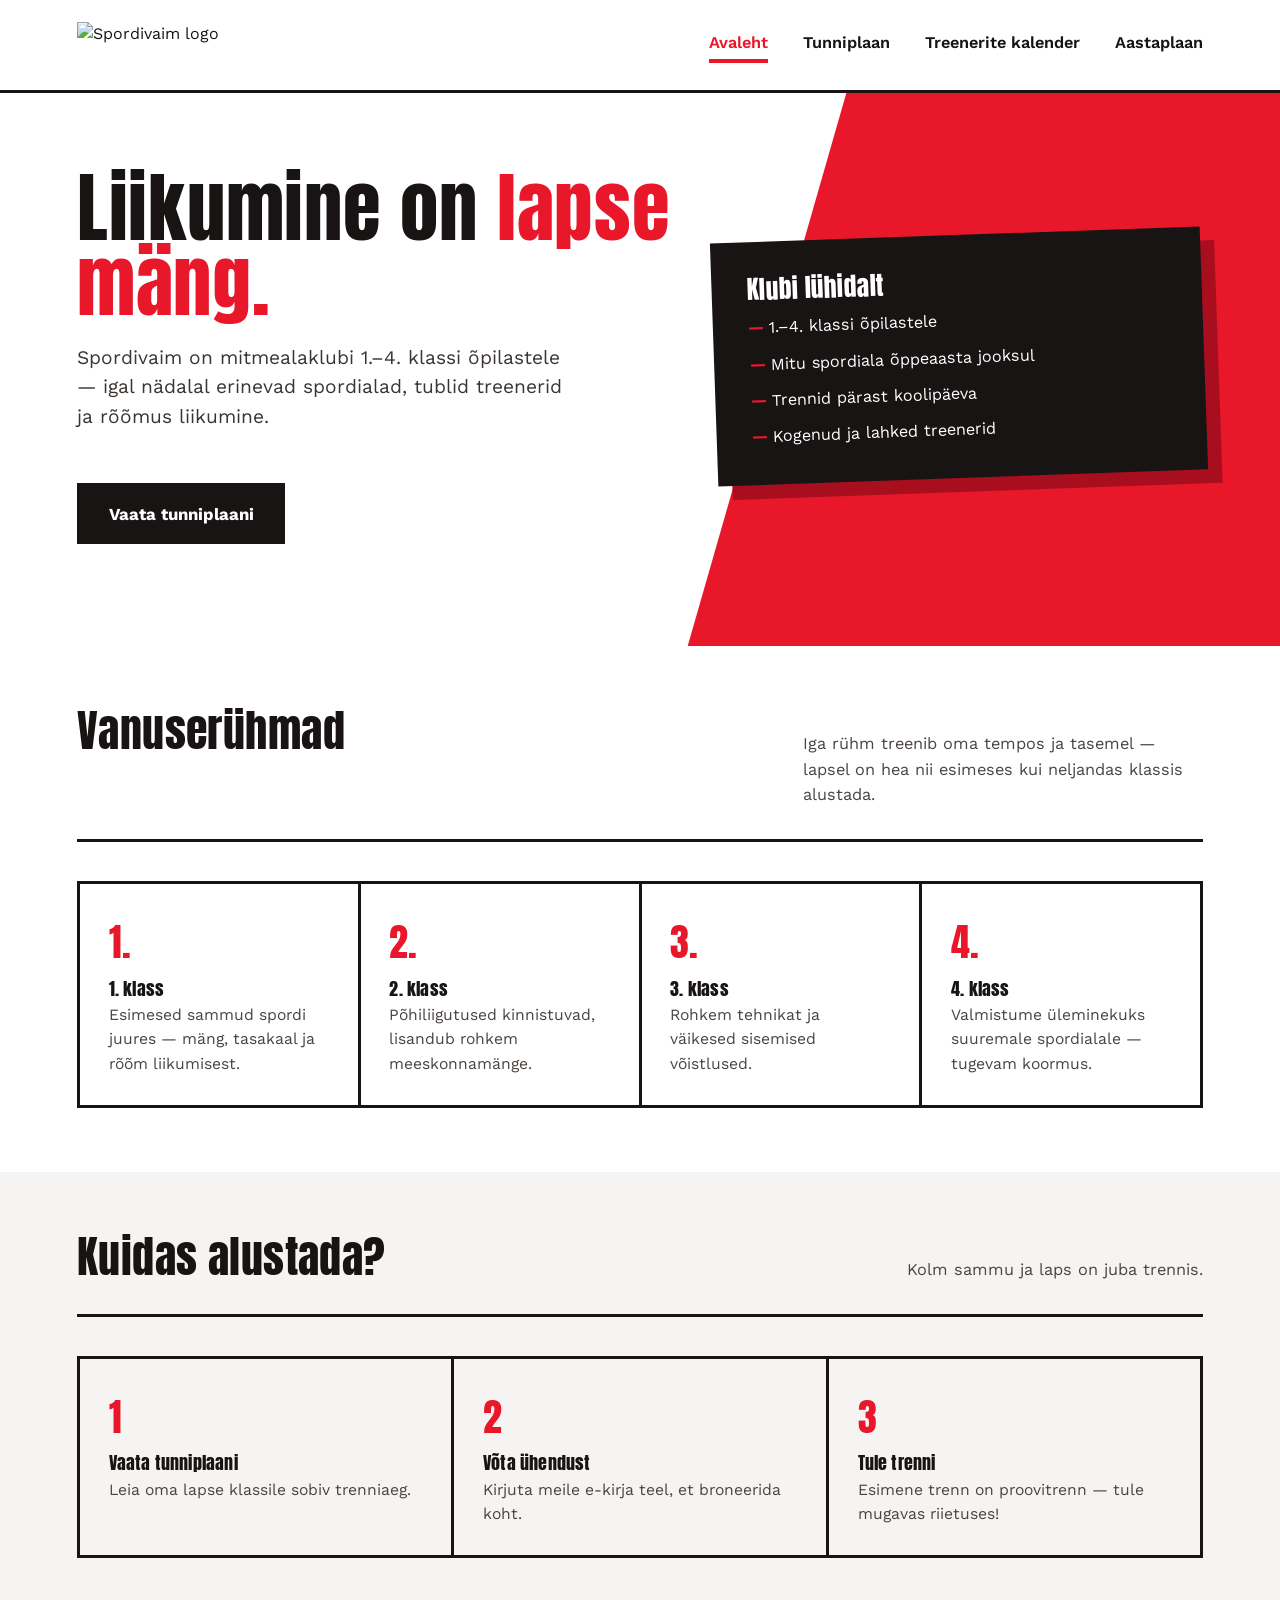
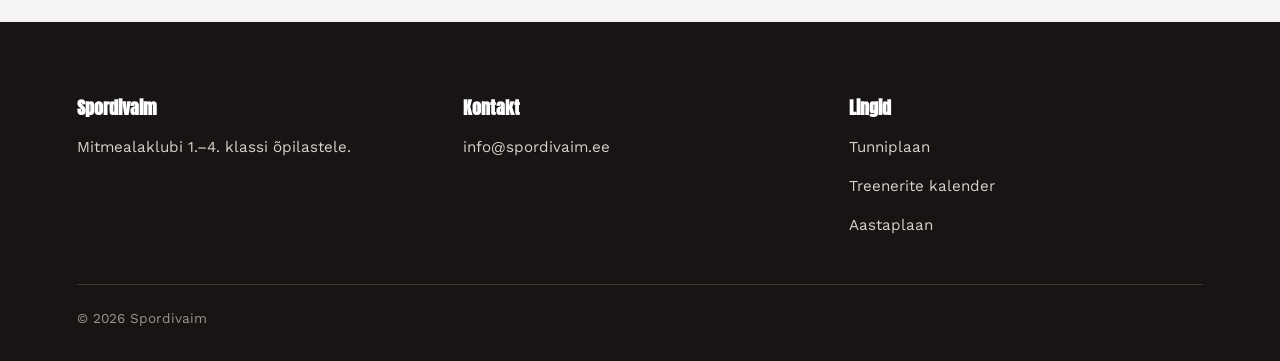
==== index.html @ 7641817f "Add files via upload" ====
<!doctype html>
<html lang="et">
<head>
<meta charset="UTF-8">
<meta name="viewport" content="width=device-width, initial-scale=1">
<title>Spordivaim — mitmealaklubi 1.–4. klassile</title>
<link rel="preconnect" href="https://fonts.googleapis.com">
<link href="https://fonts.googleapis.com/css2?family=Anton&family=Work+Sans:wght@400;500;600;700&display=swap" rel="stylesheet">
<link rel="stylesheet" href="styles.css">
</head>
<body>

<header class="site-header">
  <a class="brand" href="index.html">
    <img src="assets/logo.png" alt="Spordivaim logo">
  </a>
  <button class="nav-toggle" id="navToggle" aria-label="Ava menüü">MENÜÜ</button>
  <nav class="main-nav" id="mainNav">
    <a class="active" href="index.html">Avaleht</a>
    <a href="tunniplaan.html">Tunniplaan</a>
    <a href="kalender.html">Treenerite kalender</a>
    <a href="aastaplaan.html">Aastaplaan</a>
  </nav>
</header>

<section class="hero">
  <div class="hero-inner">
    <div>
      <h1>Liikumine on <span>lapse mäng.</span></h1>
      <p class="lede">Spordivaim on mitmealaklubi 1.–4. klassi õpilastele — igal nädalal erinevad spordialad, tublid treenerid ja rõõmus liikumine.</p>
      <a class="btn" href="tunniplaan.html">Vaata tunniplaani</a>
    </div>
    <div class="hero-card">
      <h3>Klubi lühidalt</h3>
      <ul>
        <li>1.–4. klassi õpilastele</li>
        <li>Mitu spordiala õppeaasta jooksul</li>
        <li>Trennid pärast koolipäeva</li>
        <li>Kogenud ja lahked treenerid</li>
      </ul>
    </div>
  </div>
</section>

<section class="section">
  <div class="section-head">
    <h2>Vanuserühmad</h2>
    <p>Iga rühm treenib oma tempos ja tasemel — lapsel on hea nii esimeses kui neljandas klassis alustada.</p>
  </div>
  <div class="groups-grid">
    <div class="group-cell">
      <span class="num">1.</span>
      <h3>1. klass</h3>
      <p>Esimesed sammud spordi juures — mäng, tasakaal ja rõõm liikumisest.</p>
    </div>
    <div class="group-cell">
      <span class="num">2.</span>
      <h3>2. klass</h3>
      <p>Põhiliigutused kinnistuvad, lisandub rohkem meeskonnamänge.</p>
    </div>
    <div class="group-cell">
      <span class="num">3.</span>
      <h3>3. klass</h3>
      <p>Rohkem tehnikat ja väikesed sisemised võistlused.</p>
    </div>
    <div class="group-cell">
      <span class="num">4.</span>
      <h3>4. klass</h3>
      <p>Valmistume üleminekuks suuremale spordialale — tugevam koormus.</p>
    </div>
  </div>
</section>

<section class="section fog">
  <div class="section-head">
    <h2>Kuidas alustada?</h2>
    <p>Kolm sammu ja laps on juba trennis.</p>
  </div>
  <div class="groups-grid">
    <div class="group-cell">
      <span class="num">1</span>
      <h3>Vaata tunniplaani</h3>
      <p>Leia oma lapse klassile sobiv trenniaeg.</p>
    </div>
    <div class="group-cell">
      <span class="num">2</span>
      <h3>Võta ühendust</h3>
      <p>Kirjuta meile e-kirja teel, et broneerida koht.</p>
    </div>
    <div class="group-cell">
      <span class="num">3</span>
      <h3>Tule trenni</h3>
      <p>Esimene trenn on proovitrenn — tule mugavas riietuses!</p>
    </div>
  </div>
</section>

<footer class="site-footer">
  <div class="foot-grid">
    <div>
      <h4>Spordivaim</h4>
      <p>Mitmealaklubi 1.–4. klassi õpilastele.</p>
    </div>
    <div>
      <h4>Kontakt</h4>
      <p><a href="mailto:info@spordivaim.ee">info@spordivaim.ee</a></p>
    </div>
    <div>
      <h4>Lingid</h4>
      <p><a href="tunniplaan.html">Tunniplaan</a></p>
      <p><a href="kalender.html">Treenerite kalender</a></p>
      <p><a href="aastaplaan.html">Aastaplaan</a></p>
    </div>
  </div>
  <div class="fine-print">© 2026 Spordivaim</div>
</footer>

<script>
  const navToggle = document.getElementById('navToggle');
  const mainNav = document.getElementById('mainNav');
  navToggle.addEventListener('click', () => mainNav.classList.toggle('open'));
</script>
</body>
</html>
---- styles.css ----
:root {
  --red: #E8172A;
  --red-dark: #A80E1E;
  --ink: #191414;
  --paper: #FFFFFF;
  --fog: #F6F4F2;
  --line: #E7E2DD;
}

* { box-sizing: border-box; }

html { scroll-behavior: smooth; }

body {
  margin: 0;
  font-family: 'Work Sans', system-ui, sans-serif;
  color: var(--ink);
  background: var(--paper);
  line-height: 1.55;
}

h1, h2, h3, .display {
  font-family: 'Anton', 'Work Sans', sans-serif;
  font-weight: 400;
  letter-spacing: 0.01em;
  line-height: 0.98;
  margin: 0;
}

a { color: inherit; }

img { max-width: 100%; display: block; }

/* ---------- Header ---------- */

.site-header {
  display: flex;
  align-items: center;
  justify-content: space-between;
  padding: 22px 6vw;
  border-bottom: 3px solid var(--ink);
}

.brand {
  display: flex;
  align-items: center;
  gap: 14px;
  text-decoration: none;
}

.brand img { height: 46px; width: auto; }

nav.main-nav {
  display: flex;
  gap: 2.2rem;
}

nav.main-nav a {
  text-decoration: none;
  font-weight: 600;
  font-size: 1.02rem;
  position: relative;
  padding-bottom: 4px;
}

nav.main-nav a.active {
  color: var(--red);
}

nav.main-nav a.active::after {
  content: "";
  position: absolute;
  left: 0; right: 0; bottom: -3px;
  height: 4px;
  background: var(--red);
}

.nav-toggle { display: none; }

@media (max-width: 780px) {
  nav.main-nav {
    position: fixed;
    inset: 74px 0 0 0;
    background: var(--paper);
    flex-direction: column;
    padding: 2rem 8vw;
    gap: 1.6rem;
    font-size: 1.3rem;
    transform: translateY(-110%);
    transition: transform 0.25s ease;
    z-index: 40;
  }
  nav.main-nav.open { transform: translateY(0); }
  .nav-toggle {
    display: block;
    background: none;
    border: 2px solid var(--ink);
    padding: 8px 12px;
    font-family: 'Anton', sans-serif;
    font-size: 1rem;
  }
}

/* ---------- Hero ---------- */

.hero {
  position: relative;
  overflow: hidden;
  padding: 6vw 6vw 8vw;
  background: var(--paper);
}

.hero::before {
  content: "";
  position: absolute;
  top: -20%;
  right: -12%;
  width: 62%;
  height: 150%;
  background: var(--red);
  clip-path: polygon(30% 0, 100% 0, 100% 100%, 0% 100%);
  z-index: 0;
}

.hero-inner {
  position: relative;
  z-index: 1;
  display: grid;
  grid-template-columns: 1.1fr 0.9fr;
  gap: 3vw;
  align-items: center;
}

.hero h1 {
  font-size: clamp(2.6rem, 6vw, 5.2rem);
  color: var(--ink);
}

.hero h1 span { color: var(--red); }

.hero p.lede {
  margin-top: 1.4rem;
  max-width: 42ch;
  font-size: 1.2rem;
  color: #3a3532;
}

.hero-card {
  background: var(--ink);
  color: var(--paper);
  padding: 2.2rem;
  transform: rotate(-2deg);
  box-shadow: 14px 14px 0 var(--red-dark);
}

.hero-card h3 {
  font-size: 1.6rem;
  color: var(--paper);
  margin-bottom: 0.8rem;
}

.hero-card ul {
  list-style: none;
  padding: 0;
  margin: 0;
  display: grid;
  gap: 0.7rem;
  font-size: 1.02rem;
}

.hero-card li::before {
  content: "— ";
  color: var(--red);
  font-weight: 700;
}

.btn {
  display: inline-block;
  margin-top: 2rem;
  padding: 0.9rem 1.8rem;
  background: var(--ink);
  color: var(--paper);
  text-decoration: none;
  font-weight: 700;
  font-size: 1.05rem;
  border: 3px solid var(--ink);
  transition: background 0.15s ease, color 0.15s ease;
}

.btn:hover { background: var(--paper); color: var(--ink); }

.btn.outline {
  background: var(--paper);
  color: var(--ink);
}

.btn.outline:hover { background: var(--ink); color: var(--paper); }

/* ---------- Sections ---------- */

.section {
  padding: 5vw 6vw;
}

.section.fog { background: var(--fog); }

.section-head {
  display: flex;
  align-items: baseline;
  justify-content: space-between;
  gap: 2rem;
  margin-bottom: 2.4rem;
  border-bottom: 3px solid var(--ink);
  padding-bottom: 1rem;
}

.section-head h2 {
  font-size: clamp(1.8rem, 3.4vw, 2.8rem);
}

.section-head p {
  max-width: 40ch;
  color: #4a4441;
  font-size: 1.02rem;
}

.groups-grid {
  display: grid;
  grid-template-columns: repeat(auto-fit, minmax(230px, 1fr));
  gap: 0;
  border-top: 3px solid var(--ink);
  border-left: 3px solid var(--ink);
}

.group-cell {
  border-right: 3px solid var(--ink);
  border-bottom: 3px solid var(--ink);
  padding: 1.8rem;
}

.group-cell .num {
  font-family: 'Anton', sans-serif;
  font-size: 2.4rem;
  color: var(--red);
  display: block;
  margin-bottom: 0.4rem;
}

.group-cell h3 { font-size: 1.15rem; margin-bottom: 0.4rem; }
.group-cell p { margin: 0; color: #4a4441; font-size: 0.98rem; }

/* ---------- Timetable ---------- */

.timetable-wrap { overflow-x: auto; }

table.timetable {
  width: 100%;
  border-collapse: collapse;
  min-width: 640px;
}

table.timetable th, table.timetable td {
  border: 2px solid var(--ink);
  padding: 0.9rem 1rem;
  text-align: left;
  font-size: 0.98rem;
}

table.timetable thead th {
  background: var(--ink);
  color: var(--paper);
  font-family: 'Anton', sans-serif;
  font-weight: 400;
  letter-spacing: 0.02em;
}

table.timetable tbody tr:nth-child(even) { background: var(--fog); }

table.timetable td.slot-time { font-weight: 700; white-space: nowrap; }

.tag {
  display: inline-block;
  padding: 0.2rem 0.6rem;
  background: var(--red);
  color: var(--paper);
  font-size: 0.8rem;
  font-weight: 700;
}

/* ---------- Calendar page ---------- */

.calendar-embed {
  border: 3px solid var(--ink);
  overflow: hidden;
}

.calendar-embed iframe {
  width: 100%;
  height: 640px;
  border: 0;
  display: block;
}

.note-box {
  border-left: 6px solid var(--red);
  background: var(--fog);
  padding: 1.2rem 1.6rem;
  margin: 1.6rem 0;
  font-size: 0.98rem;
}

/* ---------- Year plan ---------- */

.term-list { display: grid; gap: 0; }

.term-row {
  display: grid;
  grid-template-columns: 160px 1fr;
  border-top: 2px solid var(--ink);
  padding: 1.6rem 0;
  gap: 1.6rem;
}

.term-row:last-child { border-bottom: 2px solid var(--ink); }

.term-row .term-label {
  font-family: 'Anton', sans-serif;
  color: var(--red);
  font-size: 1.3rem;
}

.term-row h4 { font-size: 1.15rem; margin: 0 0 0.4rem; }
.term-row p { margin: 0; color: #4a4441; }

@media (max-width: 640px) {
  .term-row { grid-template-columns: 1fr; }
  .hero-inner { grid-template-columns: 1fr; }
  .hero-card { transform: none; margin-top: 2rem; }
}

/* ---------- Footer ---------- */

footer.site-footer {
  background: var(--ink);
  color: var(--paper);
  padding: 3rem 6vw 2rem;
}

footer.site-footer .foot-grid {
  display: grid;
  grid-template-columns: repeat(auto-fit, minmax(200px, 1fr));
  gap: 2rem;
  margin-bottom: 2rem;
}

footer.site-footer h4 {
  font-family: 'Anton', sans-serif;
  font-size: 1.1rem;
  margin-bottom: 0.8rem;
  color: var(--paper);
}

footer.site-footer p, footer.site-footer a {
  color: #d8d3ce;
  text-decoration: none;
  font-size: 0.95rem;
}

footer.site-footer .fine-print {
  border-top: 1px solid #3a3532;
  padding-top: 1.4rem;
  font-size: 0.85rem;
  color: #9b948e;
}
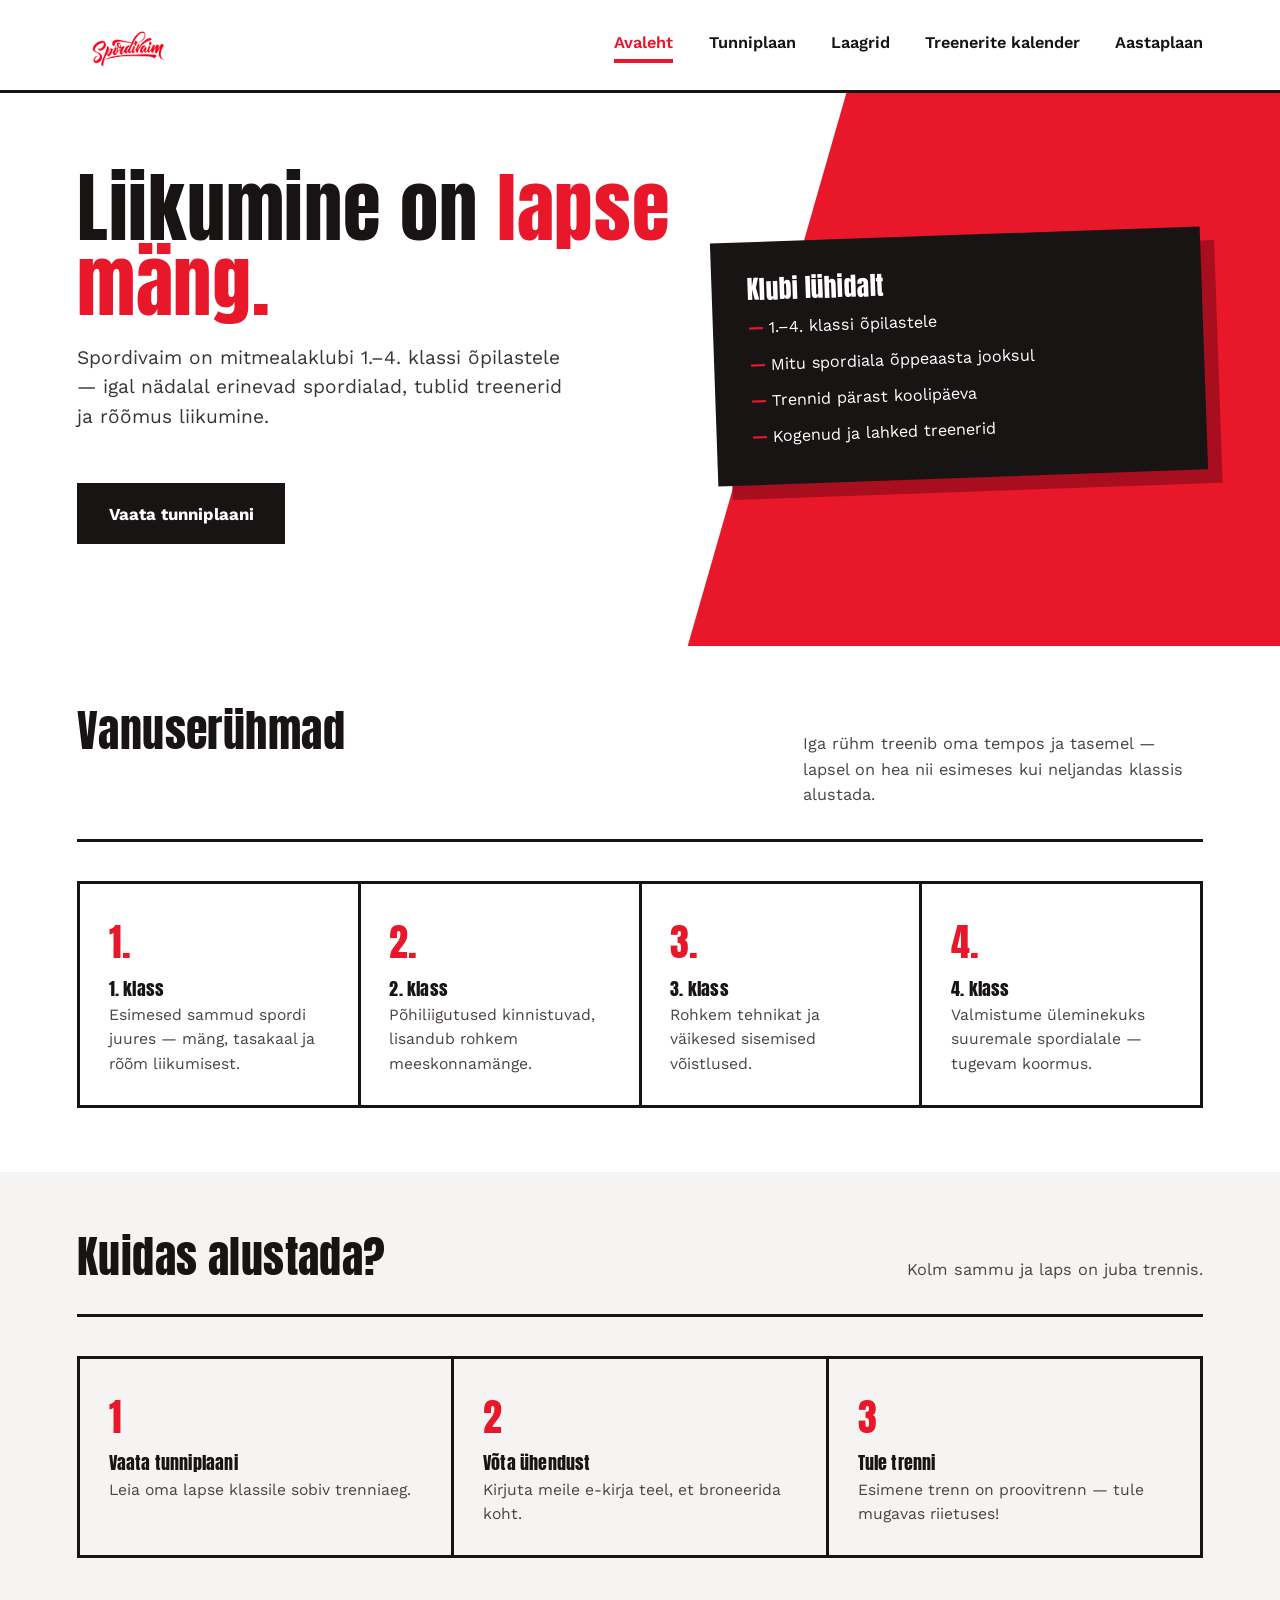
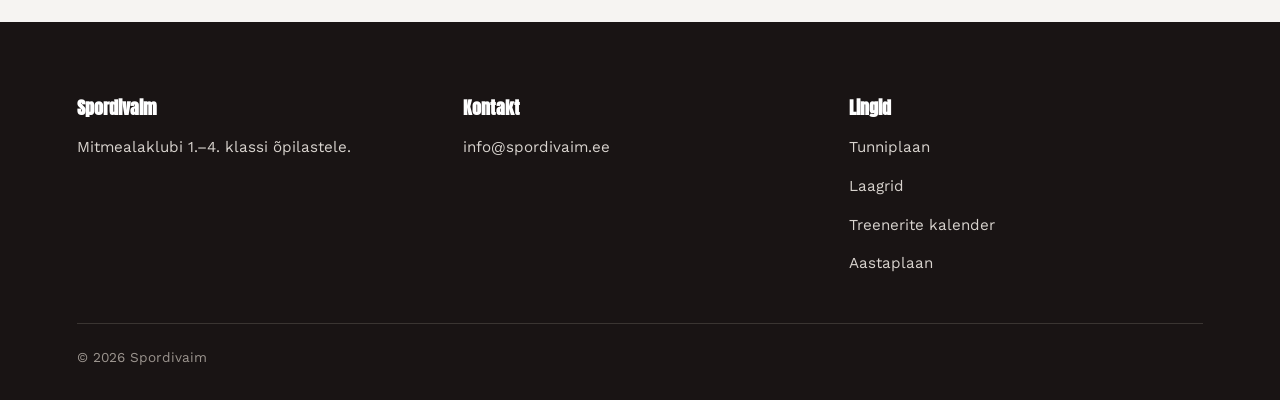
==== commit 5106499b: "Add files via upload" ====
--- a/index.html
+++ b/index.html
@@ -18,6 +18,7 @@
   <nav class="main-nav" id="mainNav">
     <a class="active" href="index.html">Avaleht</a>
     <a href="tunniplaan.html">Tunniplaan</a>
+    <a href="laagrid.html">Laagrid</a>
     <a href="kalender.html">Treenerite kalender</a>
     <a href="aastaplaan.html">Aastaplaan</a>
   </nav>
@@ -108,6 +109,7 @@
     <div>
       <h4>Lingid</h4>
       <p><a href="tunniplaan.html">Tunniplaan</a></p>
+      <p><a href="laagrid.html">Laagrid</a></p>
       <p><a href="kalender.html">Treenerite kalender</a></p>
       <p><a href="aastaplaan.html">Aastaplaan</a></p>
     </div>
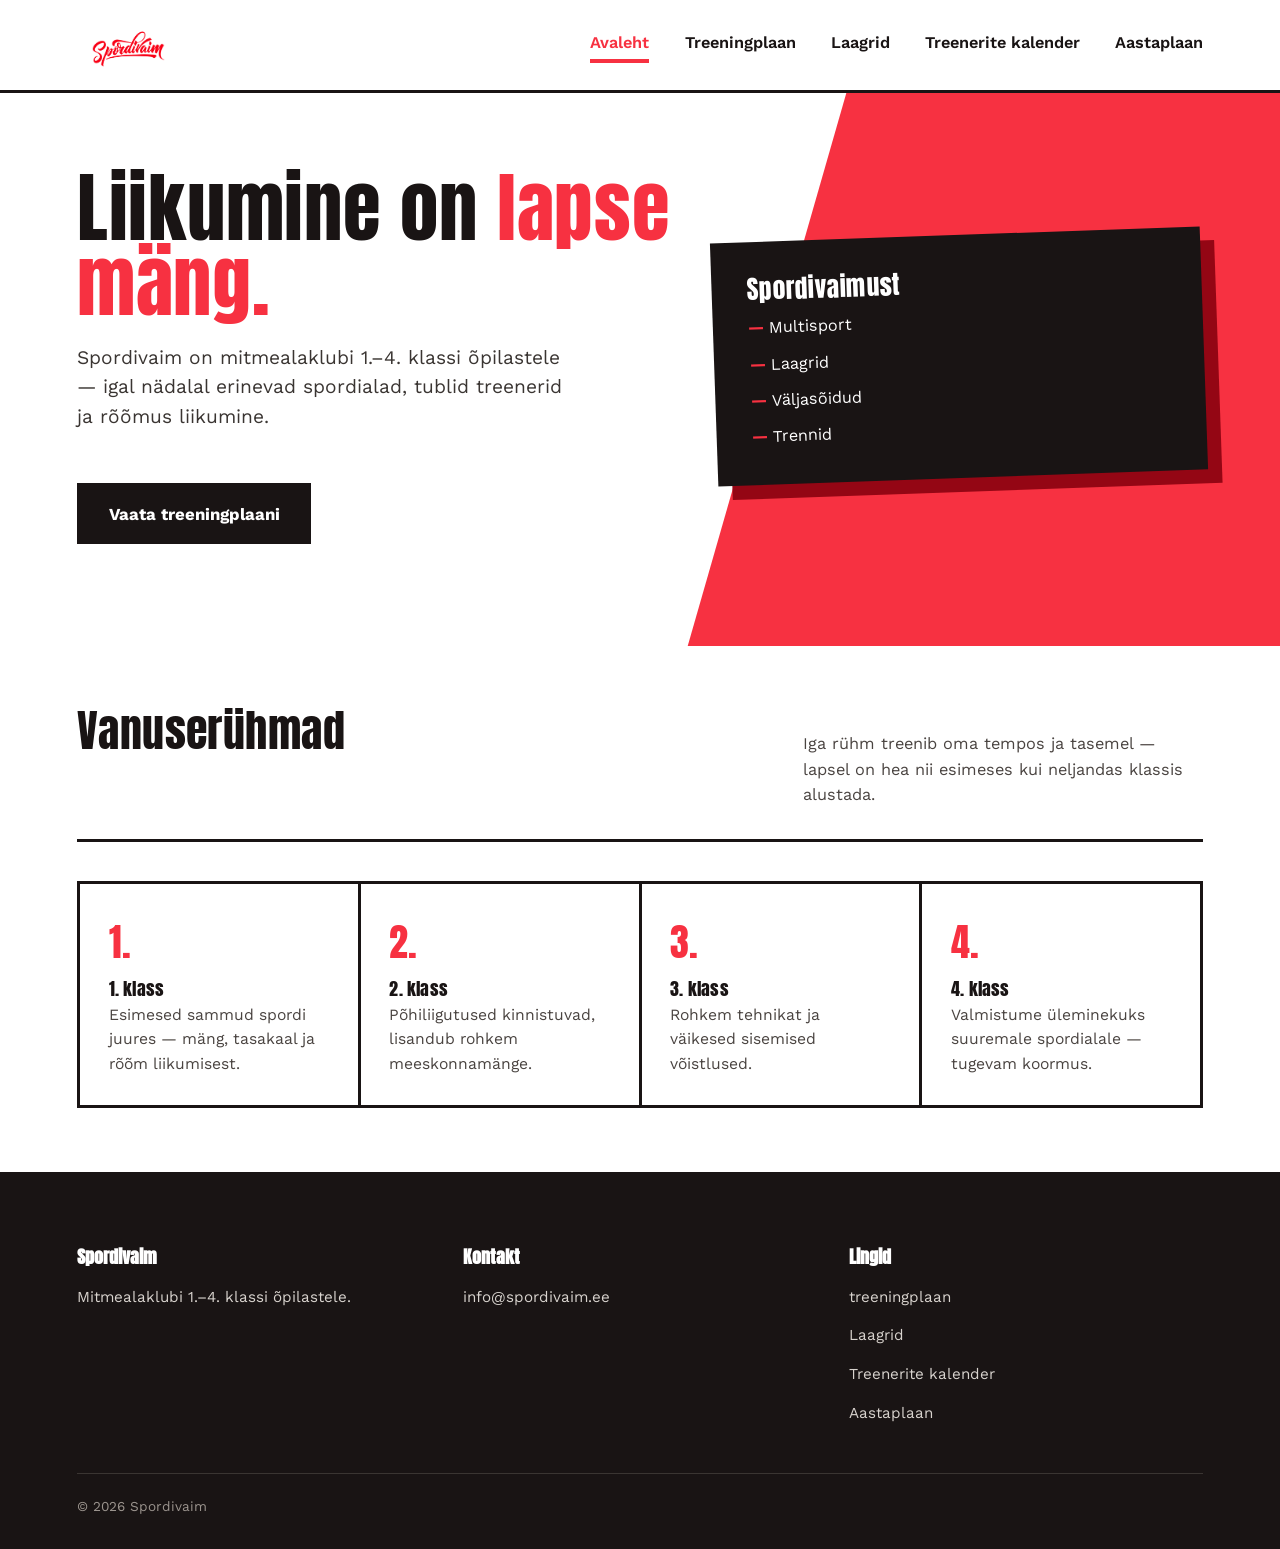
==== commit c7e106aa: "PROOV" ====
--- a/index.html
+++ b/index.html
@@ -17,7 +17,7 @@
   <button class="nav-toggle" id="navToggle" aria-label="Ava menüü">MENÜÜ</button>
   <nav class="main-nav" id="mainNav">
     <a class="active" href="index.html">Avaleht</a>
-    <a href="tunniplaan.html">Tunniplaan</a>
+    <a href="treeningplaan.html">Treeningplaan</a>
     <a href="laagrid.html">Laagrid</a>
     <a href="kalender.html">Treenerite kalender</a>
     <a href="aastaplaan.html">Aastaplaan</a>
@@ -29,15 +29,15 @@
     <div>
       <h1>Liikumine on <span>lapse mäng.</span></h1>
       <p class="lede">Spordivaim on mitmealaklubi 1.–4. klassi õpilastele — igal nädalal erinevad spordialad, tublid treenerid ja rõõmus liikumine.</p>
-      <a class="btn" href="tunniplaan.html">Vaata tunniplaani</a>
+      <a class="btn" href="treeningplaan.html">Vaata treeningplaani</a>
     </div>
     <div class="hero-card">
-      <h3>Klubi lühidalt</h3>
+      <h3>Spordivaimust</h3>
       <ul>
-        <li>1.–4. klassi õpilastele</li>
-        <li>Mitu spordiala õppeaasta jooksul</li>
-        <li>Trennid pärast koolipäeva</li>
-        <li>Kogenud ja lahked treenerid</li>
+        <li>Multisport</li>
+        <li>Laagrid</li>
+        <li>Väljasõidud</li>
+        <li>Trennid</li>
       </ul>
     </div>
   </div>
@@ -72,6 +72,7 @@
   </div>
 </section>
 
+<!--
 <section class="section fog">
   <div class="section-head">
     <h2>Kuidas alustada?</h2>
@@ -80,7 +81,7 @@
   <div class="groups-grid">
     <div class="group-cell">
       <span class="num">1</span>
-      <h3>Vaata tunniplaani</h3>
+      <h3>Vaata treeningplaani</h3>
       <p>Leia oma lapse klassile sobiv trenniaeg.</p>
     </div>
     <div class="group-cell">
@@ -95,6 +96,7 @@
     </div>
   </div>
 </section>
+-->
 
 <footer class="site-footer">
   <div class="foot-grid">
@@ -108,7 +110,7 @@
     </div>
     <div>
       <h4>Lingid</h4>
-      <p><a href="tunniplaan.html">Tunniplaan</a></p>
+      <p><a href="treeningplaan.html">treeningplaan</a></p>
       <p><a href="laagrid.html">Laagrid</a></p>
       <p><a href="kalender.html">Treenerite kalender</a></p>
       <p><a href="aastaplaan.html">Aastaplaan</a></p>
--- a/styles.css
+++ b/styles.css
@@ -1,6 +1,6 @@
 :root {
-  --red: #E8172A;
-  --red-dark: #A80E1E;
+  --red: #f73141;
+  --red-dark: #940614;
   --ink: #191414;
   --paper: #FFFFFF;
   --fog: #F6F4F2;
